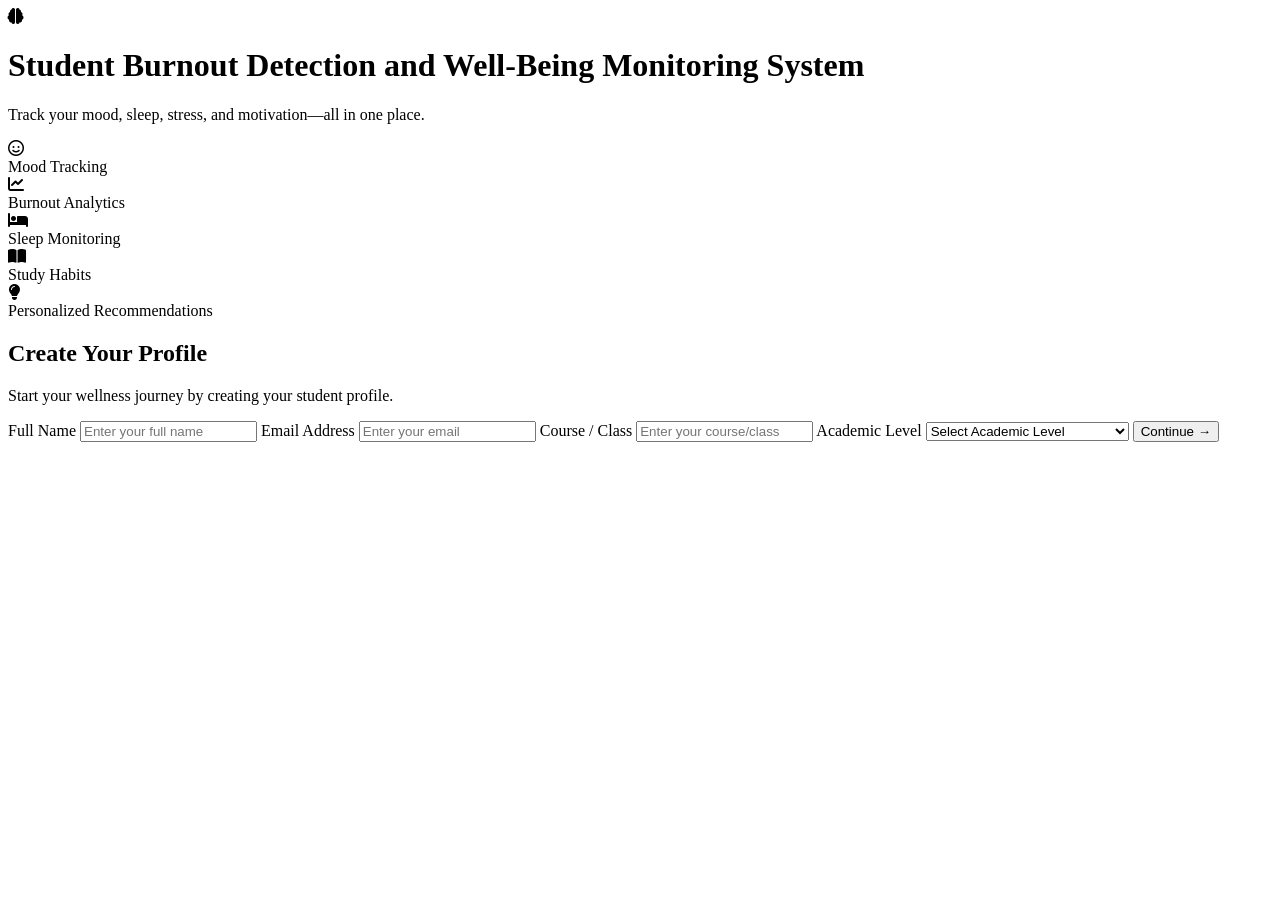
==== index.html @ 03033c56 "Commit directly to the main branch" ====
<!DOCTYPE html>
<html lang="en">
<head>
<meta charset="UTF-8">
<meta name="viewport" content="width=device-width, initial-scale=1.0">

<title>Student Burnout Detection and Well-Being Monitoring System</title>

<link rel="stylesheet" href="css/common.css">
<link rel="stylesheet" href="css/profile.css">

<link rel="preconnect" href="https://fonts.googleapis.com">
<link rel="preconnect" href="https://fonts.gstatic.com" crossorigin>

<link href="https://fonts.googleapis.com/css2?family=Poppins:wght@300;400;500;600;700&display=swap" rel="stylesheet">

<link rel="stylesheet"
href="https://cdnjs.cloudflare.com/ajax/libs/font-awesome/6.7.2/css/all.min.css">

</head>

<body>

<div class="container">

    <!-- LEFT -->
    <div class="left">

        <div class="logo">
            <i class="fa-solid fa-brain"></i>
        </div>

        <h1>Student Burnout Detection and Well-Being Monitoring System</h1>

        <p>
            Track your mood, sleep, stress, and motivation—all in one place.
        </p>

        <div class="feature">
            <div class="box">
                <i class="fa-regular fa-face-smile"></i>
            </div>
            <span>Mood Tracking</span>
        </div>

        <div class="feature">
            <div class="box">
                <i class="fa-solid fa-chart-line"></i>
            </div>
            <span>Burnout Analytics</span>
        </div>

        <div class="feature">
            <div class="box">
                <i class="fa-solid fa-bed"></i>
            </div>
            <span>Sleep Monitoring</span>
        </div>

        <div class="feature">
            <div class="box">
                <i class="fa-solid fa-book-open"></i>
            </div>
            <span>Study Habits</span>
        </div>

        <div class="feature">
            <div class="box">
                <i class="fa-solid fa-lightbulb"></i>
            </div>
            <span>Personalized Recommendations</span>
        </div>

    </div>

    <!-- RIGHT -->
    <div class="right">

        <form id="profileForm">

            <h2>Create Your Profile</h2>

            <p class="sub">
                Start your wellness journey by creating your student profile.
            </p>

            <label>Full Name</label>
            <input
                type="text"
                id="name"
                placeholder="Enter your full name"
                required>

            <label>Email Address</label>
            <input
                type="email"
                id="email"
                placeholder="Enter your email"
                required>

            <label>Course / Class</label>
            <input
                type="text"
                id="course"
                placeholder="Enter your course/class"
                required>

           <label>Academic Level</label>

<select id="level" required onchange="showOtherInput()">
    <option value="">Select Academic Level</option>
    <option>School Student</option>
    <option>Junior College</option>
    <option>Undergraduate</option>
    <option>Postgraduate</option>
    <option>Competitive Exam Preparation</option>
    <option>Other</option>
</select>

<input 
    type="text" 
    id="otherLevel" 
    placeholder="Enter your academic level"
    style="display:none;"
>

<button type="submit">
    Continue →
</button>


<script>
function showOtherInput() {
    let level = document.getElementById("level").value;
    let otherLevel = document.getElementById("otherLevel");

    if(level === "Other") {
        otherLevel.style.display = "block";
    } else {
        otherLevel.style.display = "none";
    }
}
</script>

        </form>

    </div>

</div>

<script src="./js/script.js"></script>

</body>
</html>
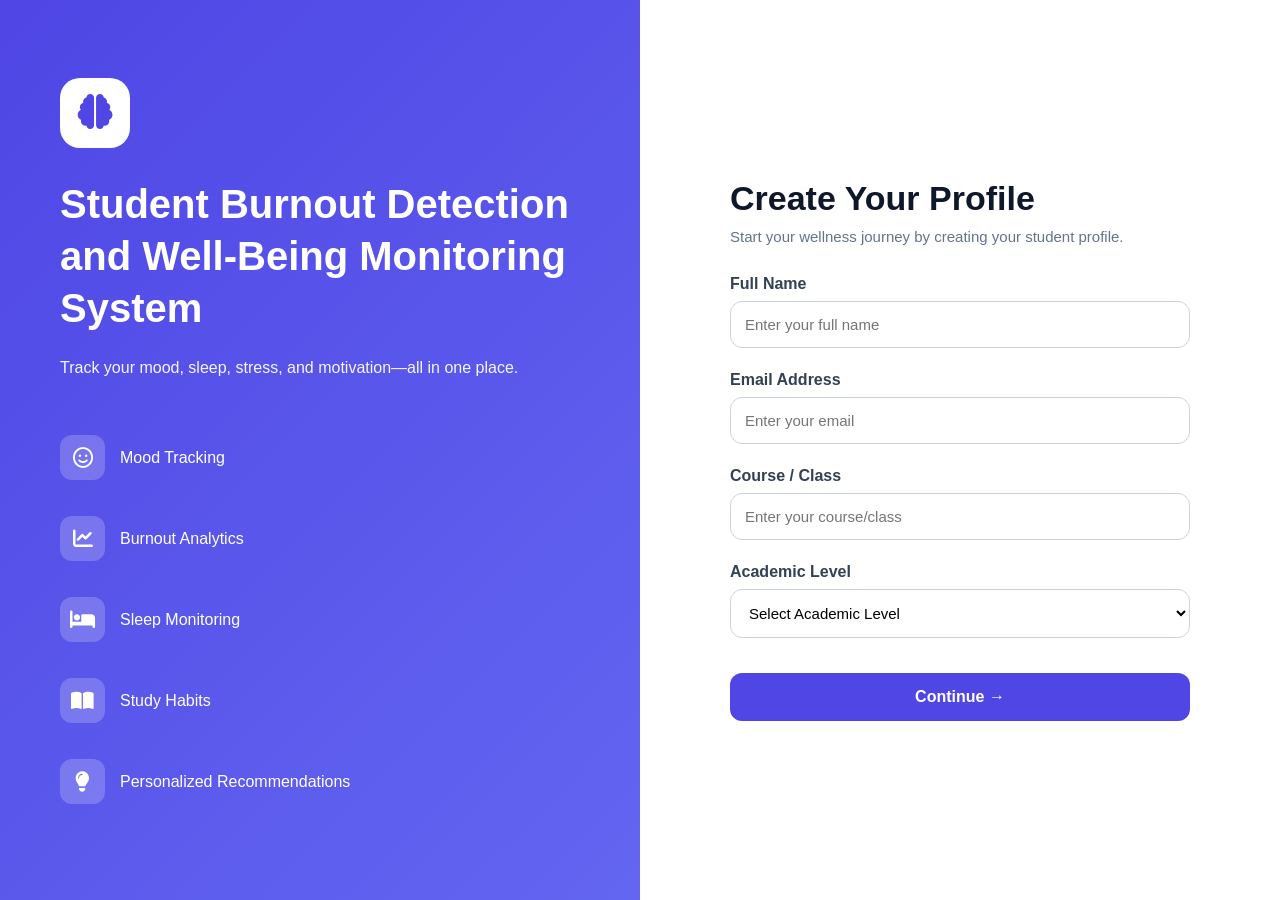
==== commit 71e00129: "Initial commit" ====
--- a/index.html
+++ b/index.html
@@ -1,154 +1,154 @@
-<!DOCTYPE html>
-<html lang="en">
-<head>
-<meta charset="UTF-8">
-<meta name="viewport" content="width=device-width, initial-scale=1.0">
-
-<title>Student Burnout Detection and Well-Being Monitoring System</title>
-
-<link rel="stylesheet" href="css/common.css">
-<link rel="stylesheet" href="css/profile.css">
-
-<link rel="preconnect" href="https://fonts.googleapis.com">
-<link rel="preconnect" href="https://fonts.gstatic.com" crossorigin>
-
-<link href="https://fonts.googleapis.com/css2?family=Poppins:wght@300;400;500;600;700&display=swap" rel="stylesheet">
-
-<link rel="stylesheet"
-href="https://cdnjs.cloudflare.com/ajax/libs/font-awesome/6.7.2/css/all.min.css">
-
-</head>
-
-<body>
-
-<div class="container">
-
-    <!-- LEFT -->
-    <div class="left">
-
-        <div class="logo">
-            <i class="fa-solid fa-brain"></i>
-        </div>
-
-        <h1>Student Burnout Detection and Well-Being Monitoring System</h1>
-
-        <p>
-            Track your mood, sleep, stress, and motivation—all in one place.
-        </p>
-
-        <div class="feature">
-            <div class="box">
-                <i class="fa-regular fa-face-smile"></i>
-            </div>
-            <span>Mood Tracking</span>
-        </div>
-
-        <div class="feature">
-            <div class="box">
-                <i class="fa-solid fa-chart-line"></i>
-            </div>
-            <span>Burnout Analytics</span>
-        </div>
-
-        <div class="feature">
-            <div class="box">
-                <i class="fa-solid fa-bed"></i>
-            </div>
-            <span>Sleep Monitoring</span>
-        </div>
-
-        <div class="feature">
-            <div class="box">
-                <i class="fa-solid fa-book-open"></i>
-            </div>
-            <span>Study Habits</span>
-        </div>
-
-        <div class="feature">
-            <div class="box">
-                <i class="fa-solid fa-lightbulb"></i>
-            </div>
-            <span>Personalized Recommendations</span>
-        </div>
-
-    </div>
-
-    <!-- RIGHT -->
-    <div class="right">
-
-        <form id="profileForm">
-
-            <h2>Create Your Profile</h2>
-
-            <p class="sub">
-                Start your wellness journey by creating your student profile.
-            </p>
-
-            <label>Full Name</label>
-            <input
-                type="text"
-                id="name"
-                placeholder="Enter your full name"
-                required>
-
-            <label>Email Address</label>
-            <input
-                type="email"
-                id="email"
-                placeholder="Enter your email"
-                required>
-
-            <label>Course / Class</label>
-            <input
-                type="text"
-                id="course"
-                placeholder="Enter your course/class"
-                required>
-
-           <label>Academic Level</label>
-
-<select id="level" required onchange="showOtherInput()">
-    <option value="">Select Academic Level</option>
-    <option>School Student</option>
-    <option>Junior College</option>
-    <option>Undergraduate</option>
-    <option>Postgraduate</option>
-    <option>Competitive Exam Preparation</option>
-    <option>Other</option>
-</select>
-
-<input 
-    type="text" 
-    id="otherLevel" 
-    placeholder="Enter your academic level"
-    style="display:none;"
->
-
-<button type="submit">
-    Continue →
-</button>
-
-
-<script>
-function showOtherInput() {
-    let level = document.getElementById("level").value;
-    let otherLevel = document.getElementById("otherLevel");
-
-    if(level === "Other") {
-        otherLevel.style.display = "block";
-    } else {
-        otherLevel.style.display = "none";
-    }
-}
-</script>
-
-        </form>
-
-    </div>
-
-</div>
-
-<script src="./js/script.js"></script>
-
-</body>
+<!DOCTYPE html>
+<html lang="en">
+<head>
+<meta charset="UTF-8">
+<meta name="viewport" content="width=device-width, initial-scale=1.0">
+
+<title>Student Burnout Detection and Well-Being Monitoring System</title>
+
+<link rel="stylesheet" href="common.css">
+<link rel="stylesheet" href="profile.css">
+
+<link rel="preconnect" href="https://fonts.googleapis.com">
+<link rel="preconnect" href="https://fonts.gstatic.com" crossorigin>
+
+<link href="https://fonts.googleapis.com/css2?family=Poppins:wght@300;400;500;600;700&display=swap" rel="stylesheet">
+
+<link rel="stylesheet"
+href="https://cdnjs.cloudflare.com/ajax/libs/font-awesome/6.7.2/css/all.min.css">
+
+</head>
+
+<body>
+
+<div class="container">
+
+    <!-- LEFT -->
+    <div class="left">
+
+        <div class="logo">
+            <i class="fa-solid fa-brain"></i>
+        </div>
+
+        <h1>Student Burnout Detection and Well-Being Monitoring System</h1>
+
+        <p>
+            Track your mood, sleep, stress, and motivation—all in one place.
+        </p>
+
+        <div class="feature">
+            <div class="box">
+                <i class="fa-regular fa-face-smile"></i>
+            </div>
+            <span>Mood Tracking</span>
+        </div>
+
+        <div class="feature">
+            <div class="box">
+                <i class="fa-solid fa-chart-line"></i>
+            </div>
+            <span>Burnout Analytics</span>
+        </div>
+
+        <div class="feature">
+            <div class="box">
+                <i class="fa-solid fa-bed"></i>
+            </div>
+            <span>Sleep Monitoring</span>
+        </div>
+
+        <div class="feature">
+            <div class="box">
+                <i class="fa-solid fa-book-open"></i>
+            </div>
+            <span>Study Habits</span>
+        </div>
+
+        <div class="feature">
+            <div class="box">
+                <i class="fa-solid fa-lightbulb"></i>
+            </div>
+            <span>Personalized Recommendations</span>
+        </div>
+
+    </div>
+
+    <!-- RIGHT -->
+    <div class="right">
+
+        <form id="profileForm">
+
+            <h2>Create Your Profile</h2>
+
+            <p class="sub">
+                Start your wellness journey by creating your student profile.
+            </p>
+
+            <label>Full Name</label>
+            <input
+                type="text"
+                id="name"
+                placeholder="Enter your full name"
+                required>
+
+            <label>Email Address</label>
+            <input
+                type="email"
+                id="email"
+                placeholder="Enter your email"
+                required>
+
+            <label>Course / Class</label>
+            <input
+                type="text"
+                id="course"
+                placeholder="Enter your course/class"
+                required>
+
+           <label>Academic Level</label>
+
+<select id="level" required onchange="showOtherInput()">
+    <option value="">Select Academic Level</option>
+    <option>School Student</option>
+    <option>Junior College</option>
+    <option>Undergraduate</option>
+    <option>Postgraduate</option>
+    <option>Competitive Exam Preparation</option>
+    <option>Other</option>
+</select>
+
+<input 
+    type="text" 
+    id="otherLevel" 
+    placeholder="Enter your academic level"
+    style="display:none;"
+>
+
+<button type="submit">
+    Continue →
+</button>
+
+
+<script>
+function showOtherInput() {
+    let level = document.getElementById("level").value;
+    let otherLevel = document.getElementById("otherLevel");
+
+    if(level === "Other") {
+        otherLevel.style.display = "block";
+    } else {
+        otherLevel.style.display = "none";
+    }
+}
+</script>
+
+        </form>
+
+    </div>
+
+</div>
+
+<script src="./js/script.js"></script>
+
+</body>
 </html>
--- a/common.css
+++ b/common.css
@@ -0,0 +1,245 @@
+/* ===========================
+   GOOGLE FONT
+=========================== */
+
+@import url('https://fonts.googleapis.com/css2?family=Poppins:wght@300;400;500;600;700&display=swap');
+
+/* ===========================
+   RESET
+=========================== */
+
+*{
+    margin:0;
+    padding:0;
+    box-sizing:border-box;
+    font-family:'Poppins',sans-serif;
+}
+
+/* ===========================
+   BODY
+=========================== */
+
+body{
+    background:#F1F5F9;
+    color:#0F172A;
+}
+
+/* ===========================
+   LINKS
+=========================== */
+
+a{
+    text-decoration:none;
+    color:inherit;
+}
+
+/* ===========================
+   BUTTONS
+=========================== */
+
+button{
+    cursor:pointer;
+    border:none;
+    outline:none;
+    transition:.3s;
+    font-family:'Poppins',sans-serif;
+}
+
+button:hover{
+    transform:translateY(-2px);
+}
+
+/* ===========================
+   INPUTS
+=========================== */
+
+input,
+select,
+textarea{
+    width:100%;
+    padding:14px;
+    border:1px solid #CBD5E1;
+    border-radius:10px;
+    font-size:15px;
+    outline:none;
+    transition:.3s;
+    background:white;
+}
+
+input:focus,
+select:focus,
+textarea:focus{
+    border-color:#4F46E5;
+    box-shadow:0 0 0 4px rgba(79,70,229,.15);
+}
+
+/* ===========================
+   LABEL
+=========================== */
+
+label{
+    display:block;
+    margin-bottom:8px;
+    margin-top:18px;
+    font-weight:600;
+    color:#334155;
+}
+
+/* ===========================
+   DASHBOARD LAYOUT
+=========================== */
+
+.dashboard{
+    display:flex;
+    min-height:100vh;
+}
+
+/* ===========================
+   SIDEBAR
+=========================== */
+
+.sidebar{
+    width:260px;
+    background:#1E293B;
+    color:white;
+    padding:30px 20px;
+}
+
+.sidebar .logo{
+    display:flex;
+    align-items:center;
+    gap:12px;
+    margin-bottom:40px;
+}
+
+.sidebar .logo i{
+    font-size:28px;
+    color:#818CF8;
+}
+
+.sidebar .logo h2{
+    font-size:22px;
+}
+
+.sidebar ul{
+    list-style:none;
+}
+
+.sidebar li{
+    margin-bottom:12px;
+}
+
+.sidebar li a{
+    display:flex;
+    align-items:center;
+    gap:12px;
+    padding:14px;
+    border-radius:12px;
+    color:white;
+    transition:.3s;
+}
+
+.sidebar li a:hover{
+    background:#4F46E5;
+}
+
+.sidebar li.active a{
+    background:#4F46E5;
+}
+
+/* ===========================
+   MAIN CONTENT
+=========================== */
+
+.content{
+    flex:1;
+    padding:35px;
+}
+
+/* ===========================
+   TOPBAR
+=========================== */
+
+.topbar{
+    display:flex;
+    justify-content:space-between;
+    align-items:center;
+    margin-bottom:30px;
+}
+
+.topbar h1{
+    font-size:30px;
+    color:#0F172A;
+}
+
+.topbar p{
+    color:#64748B;
+    margin-top:5px;
+}
+
+/* ===========================
+   DARK MODE BUTTON
+=========================== */
+
+#themeBtn{
+    background:#4F46E5;
+    color:white;
+    padding:12px 22px;
+    border-radius:10px;
+    font-size:15px;
+}
+
+#themeBtn:hover{
+    background:#3730A3;
+}
+
+/* ===========================
+   DARK MODE
+=========================== */
+
+.dark-mode{
+    background:#0F172A;
+    color:white;
+}
+
+.dark-mode .content{
+    background:#0F172A;
+}
+
+.dark-mode .sidebar{
+    background:#020617;
+}
+
+/* ===========================
+   RESPONSIVE
+=========================== */
+
+@media(max-width:992px){
+
+.dashboard{
+    flex-direction:column;
+}
+
+.sidebar{
+    width:100%;
+}
+
+.content{
+    padding:20px;
+}
+
+.topbar{
+    flex-direction:column;
+    align-items:flex-start;
+    gap:15px;
+}
+
+}
+
+@media(max-width:768px){
+
+.topbar h1{
+    font-size:24px;
+}
+
+}
--- a/profile.css
+++ b/profile.css
@@ -0,0 +1,216 @@
+/* ===========================
+   PROFILE PAGE
+=========================== */
+
+.container{
+    min-height:100vh;
+    display:flex;
+    background:#F8FAFC;
+}
+
+/* ===========================
+   LEFT SECTION
+=========================== */
+
+.left{
+    width:50%;
+    padding:60px;
+    background:linear-gradient(135deg,#4F46E5,#6366F1);
+    color:white;
+    display:flex;
+    flex-direction:column;
+    justify-content:center;
+}
+
+.logo{
+    width:70px;
+    height:70px;
+    border-radius:20px;
+    background:white;
+    display:flex;
+    justify-content:center;
+    align-items:center;
+    margin-bottom:30px;
+}
+
+.logo i{
+    font-size:35px;
+    color:#4F46E5;
+}
+
+.left h1{
+    font-size:40px;
+    line-height:1.3;
+    margin-bottom:20px;
+}
+
+.left p{
+    font-size:16px;
+    line-height:1.8;
+    opacity:.95;
+    margin-bottom:35px;
+}
+
+/* ===========================
+   FEATURES
+=========================== */
+
+.feature{
+    display:flex;
+    align-items:center;
+    gap:15px;
+    margin:18px 0;
+}
+
+.box{
+    width:45px;
+    height:45px;
+    background:rgba(255,255,255,.2);
+    border-radius:12px;
+    display:flex;
+    justify-content:center;
+    align-items:center;
+}
+
+.box i{
+    font-size:20px;
+}
+
+.feature span{
+    font-size:16px;
+    font-weight:500;
+}
+
+/* ===========================
+   RIGHT SECTION
+=========================== */
+
+.right{
+    width:50%;
+    display:flex;
+    justify-content:center;
+    align-items:center;
+    padding:60px;
+    background:white;
+}
+
+#profileForm{
+    width:100%;
+    max-width:460px;
+}
+
+.right h2{
+    font-size:34px;
+    color:#0F172A;
+    margin-bottom:10px;
+}
+
+.sub{
+    color:#64748B;
+    margin-bottom:30px;
+    font-size:15px;
+}
+
+/* ===========================
+   FORM
+=========================== */
+
+label{
+    display:block;
+    margin-bottom:8px;
+    margin-top:18px;
+    font-weight:600;
+    color:#334155;
+}
+
+input,
+select{
+    width:100%;
+    padding:14px;
+    border:1px solid #CBD5E1;
+    border-radius:12px;
+    font-size:15px;
+    margin-bottom:5px;
+    transition:.3s;
+}
+
+input:focus,
+select:focus{
+    outline:none;
+    border-color:#4F46E5;
+    box-shadow:0 0 0 4px rgba(79,70,229,.15);
+}
+
+button{
+    width:100%;
+    margin-top:30px;
+    padding:15px;
+    border:none;
+    border-radius:12px;
+    background:#4F46E5;
+    color:white;
+    font-size:16px;
+    font-weight:600;
+    cursor:pointer;
+    transition:.3s;
+}
+
+button:hover{
+    background:#3730A3;
+    transform:translateY(-2px);
+}
+
+/* ===========================
+   RESPONSIVE
+=========================== */
+
+@media(max-width:900px){
+
+.container{
+    flex-direction:column;
+}
+
+.left,
+.right{
+    width:100%;
+    padding:40px 30px;
+}
+
+.left{
+    text-align:center;
+}
+
+.feature{
+    justify-content:center;
+}
+
+.logo{
+    margin:0 auto 30px;
+}
+
+.left h1{
+    font-size:32px;
+}
+
+.right h2{
+    font-size:30px;
+}
+
+}
+
+@media(max-width:600px){
+
+.left,
+.right{
+    padding:25px;
+}
+
+.left h1{
+    font-size:28px;
+}
+
+.right h2{
+    font-size:26px;
+}
+
+}
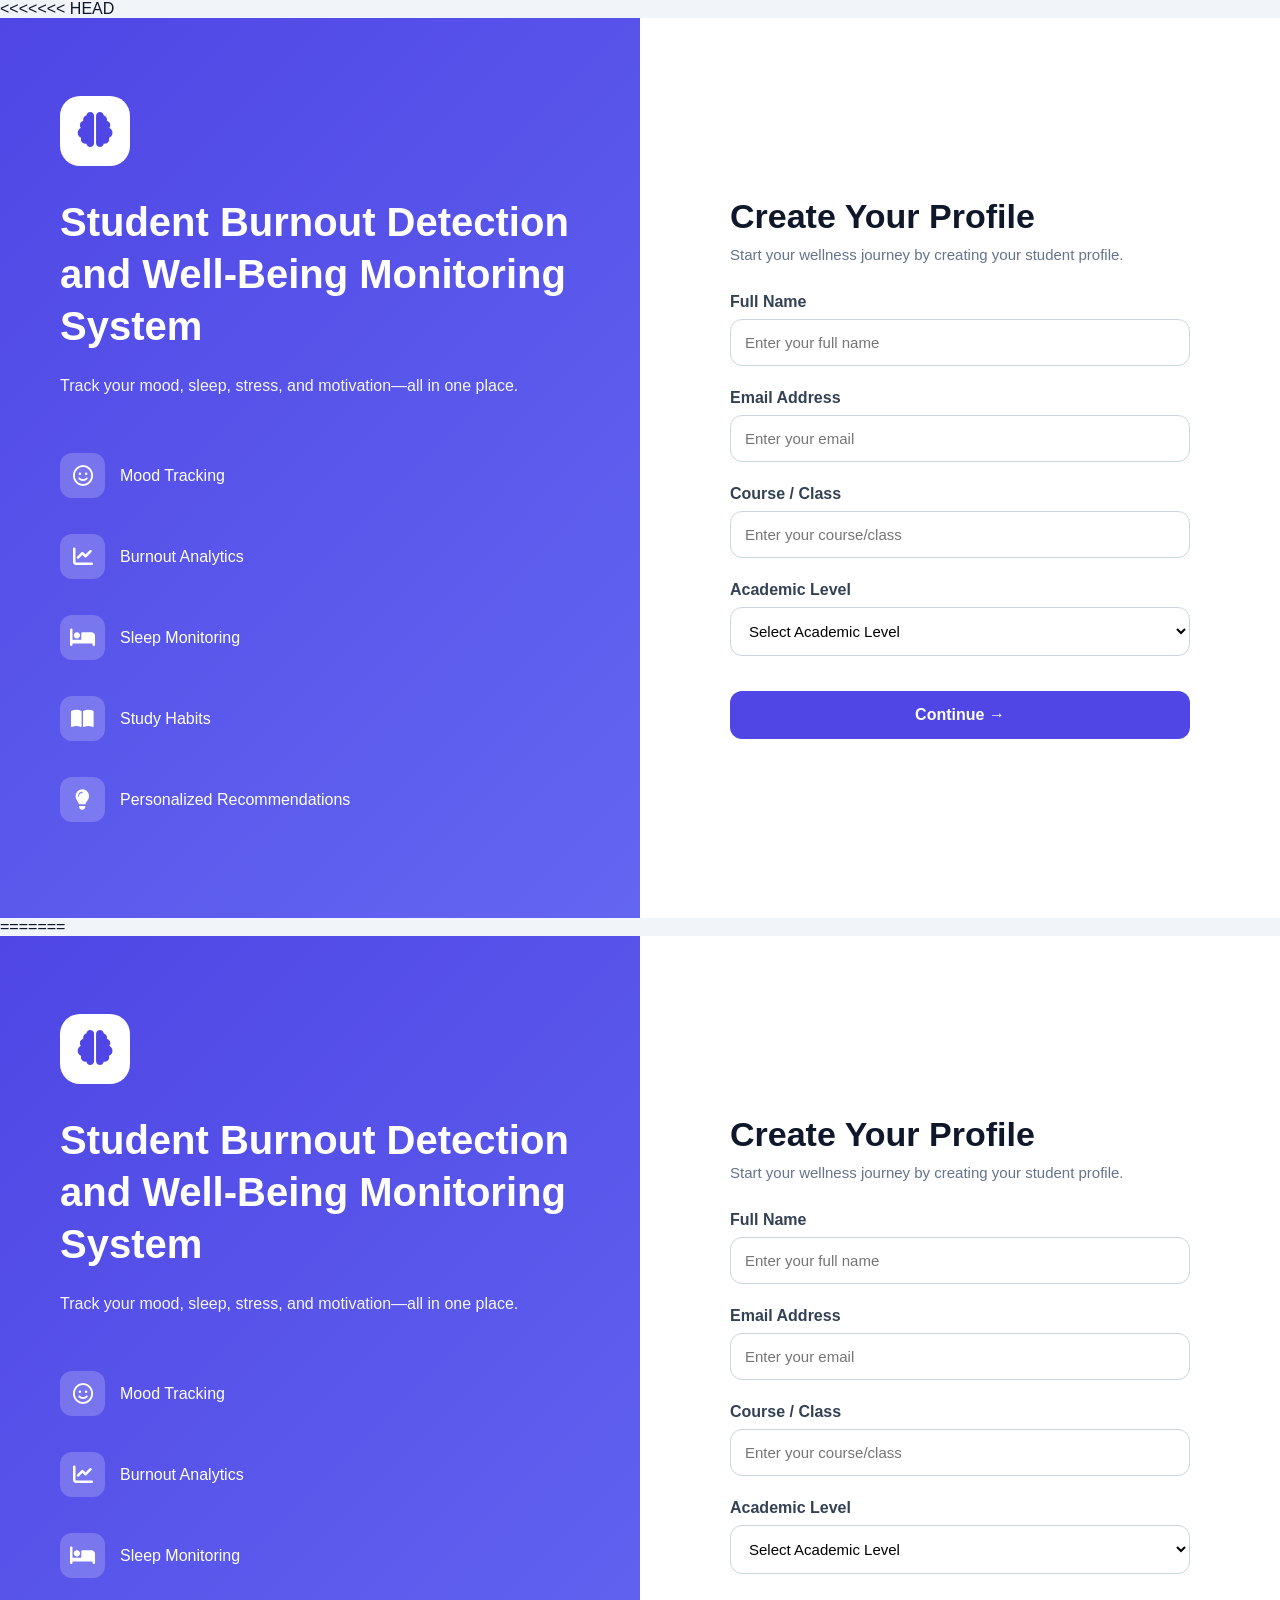
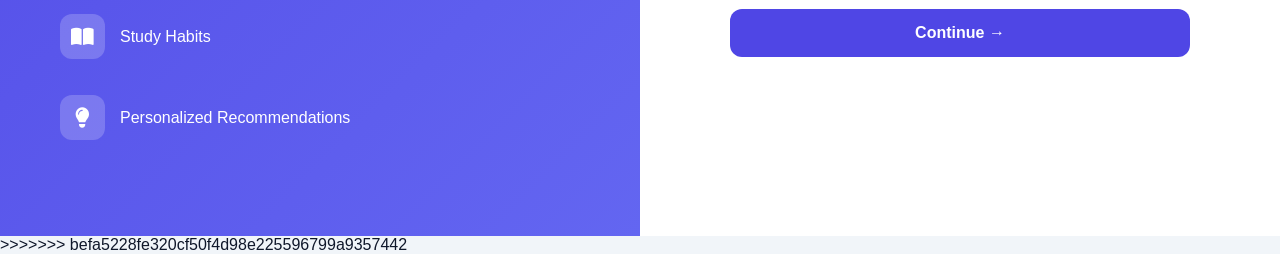
==== commit 53902218: "Merge GitHub changes" ====
--- a/index.html
+++ b/index.html
@@ -1,3 +1,4 @@
+<<<<<<< HEAD
 <!DOCTYPE html>
 <html lang="en">
 <head>
@@ -151,4 +152,159 @@
 <script src="./js/script.js"></script>
 
 </body>
+=======
+<!DOCTYPE html>
+<html lang="en">
+<head>
+<meta charset="UTF-8">
+<meta name="viewport" content="width=device-width, initial-scale=1.0">
+
+<title>Student Burnout Detection and Well-Being Monitoring System</title>
+
+<link rel="stylesheet" href="css/common.css">
+<link rel="stylesheet" href="css/profile.css">
+
+<link rel="preconnect" href="https://fonts.googleapis.com">
+<link rel="preconnect" href="https://fonts.gstatic.com" crossorigin>
+
+<link href="https://fonts.googleapis.com/css2?family=Poppins:wght@300;400;500;600;700&display=swap" rel="stylesheet">
+
+<link rel="stylesheet"
+href="https://cdnjs.cloudflare.com/ajax/libs/font-awesome/6.7.2/css/all.min.css">
+
+</head>
+
+<body>
+
+<div class="container">
+
+    <!-- LEFT -->
+    <div class="left">
+
+        <div class="logo">
+            <i class="fa-solid fa-brain"></i>
+        </div>
+
+        <h1>Student Burnout Detection and Well-Being Monitoring System</h1>
+
+        <p>
+            Track your mood, sleep, stress, and motivation—all in one place.
+        </p>
+
+        <div class="feature">
+            <div class="box">
+                <i class="fa-regular fa-face-smile"></i>
+            </div>
+            <span>Mood Tracking</span>
+        </div>
+
+        <div class="feature">
+            <div class="box">
+                <i class="fa-solid fa-chart-line"></i>
+            </div>
+            <span>Burnout Analytics</span>
+        </div>
+
+        <div class="feature">
+            <div class="box">
+                <i class="fa-solid fa-bed"></i>
+            </div>
+            <span>Sleep Monitoring</span>
+        </div>
+
+        <div class="feature">
+            <div class="box">
+                <i class="fa-solid fa-book-open"></i>
+            </div>
+            <span>Study Habits</span>
+        </div>
+
+        <div class="feature">
+            <div class="box">
+                <i class="fa-solid fa-lightbulb"></i>
+            </div>
+            <span>Personalized Recommendations</span>
+        </div>
+
+    </div>
+
+    <!-- RIGHT -->
+    <div class="right">
+
+        <form id="profileForm">
+
+            <h2>Create Your Profile</h2>
+
+            <p class="sub">
+                Start your wellness journey by creating your student profile.
+            </p>
+
+            <label>Full Name</label>
+            <input
+                type="text"
+                id="name"
+                placeholder="Enter your full name"
+                required>
+
+            <label>Email Address</label>
+            <input
+                type="email"
+                id="email"
+                placeholder="Enter your email"
+                required>
+
+            <label>Course / Class</label>
+            <input
+                type="text"
+                id="course"
+                placeholder="Enter your course/class"
+                required>
+
+           <label>Academic Level</label>
+
+<select id="level" required onchange="showOtherInput()">
+    <option value="">Select Academic Level</option>
+    <option>School Student</option>
+    <option>Junior College</option>
+    <option>Undergraduate</option>
+    <option>Postgraduate</option>
+    <option>Competitive Exam Preparation</option>
+    <option>Other</option>
+</select>
+
+<input 
+    type="text" 
+    id="otherLevel" 
+    placeholder="Enter your academic level"
+    style="display:none;"
+>
+
+<button type="submit">
+    Continue →
+</button>
+
+
+<script>
+function showOtherInput() {
+    let level = document.getElementById("level").value;
+    let otherLevel = document.getElementById("otherLevel");
+
+    if(level === "Other") {
+        otherLevel.style.display = "block";
+    } else {
+        otherLevel.style.display = "none";
+    }
+}
+</script>
+
+        </form>
+
+    </div>
+
+</div>
+
+<script src="./js/script.js"></script>
+
+</body>
+>>>>>>> befa5228fe320cf50f4d98e225596799a9357442
 </html>
--- a/css/common.css
+++ b/css/common.css
@@ -0,0 +1,245 @@
+/* ===========================
+   GOOGLE FONT
+=========================== */
+
+@import url('https://fonts.googleapis.com/css2?family=Poppins:wght@300;400;500;600;700&display=swap');
+
+/* ===========================
+   RESET
+=========================== */
+
+*{
+    margin:0;
+    padding:0;
+    box-sizing:border-box;
+    font-family:'Poppins',sans-serif;
+}
+
+/* ===========================
+   BODY
+=========================== */
+
+body{
+    background:#F1F5F9;
+    color:#0F172A;
+}
+
+/* ===========================
+   LINKS
+=========================== */
+
+a{
+    text-decoration:none;
+    color:inherit;
+}
+
+/* ===========================
+   BUTTONS
+=========================== */
+
+button{
+    cursor:pointer;
+    border:none;
+    outline:none;
+    transition:.3s;
+    font-family:'Poppins',sans-serif;
+}
+
+button:hover{
+    transform:translateY(-2px);
+}
+
+/* ===========================
+   INPUTS
+=========================== */
+
+input,
+select,
+textarea{
+    width:100%;
+    padding:14px;
+    border:1px solid #CBD5E1;
+    border-radius:10px;
+    font-size:15px;
+    outline:none;
+    transition:.3s;
+    background:white;
+}
+
+input:focus,
+select:focus,
+textarea:focus{
+    border-color:#4F46E5;
+    box-shadow:0 0 0 4px rgba(79,70,229,.15);
+}
+
+/* ===========================
+   LABEL
+=========================== */
+
+label{
+    display:block;
+    margin-bottom:8px;
+    margin-top:18px;
+    font-weight:600;
+    color:#334155;
+}
+
+/* ===========================
+   DASHBOARD LAYOUT
+=========================== */
+
+.dashboard{
+    display:flex;
+    min-height:100vh;
+}
+
+/* ===========================
+   SIDEBAR
+=========================== */
+
+.sidebar{
+    width:260px;
+    background:#1E293B;
+    color:white;
+    padding:30px 20px;
+}
+
+.sidebar .logo{
+    display:flex;
+    align-items:center;
+    gap:12px;
+    margin-bottom:40px;
+}
+
+.sidebar .logo i{
+    font-size:28px;
+    color:#818CF8;
+}
+
+.sidebar .logo h2{
+    font-size:22px;
+}
+
+.sidebar ul{
+    list-style:none;
+}
+
+.sidebar li{
+    margin-bottom:12px;
+}
+
+.sidebar li a{
+    display:flex;
+    align-items:center;
+    gap:12px;
+    padding:14px;
+    border-radius:12px;
+    color:white;
+    transition:.3s;
+}
+
+.sidebar li a:hover{
+    background:#4F46E5;
+}
+
+.sidebar li.active a{
+    background:#4F46E5;
+}
+
+/* ===========================
+   MAIN CONTENT
+=========================== */
+
+.content{
+    flex:1;
+    padding:35px;
+}
+
+/* ===========================
+   TOPBAR
+=========================== */
+
+.topbar{
+    display:flex;
+    justify-content:space-between;
+    align-items:center;
+    margin-bottom:30px;
+}
+
+.topbar h1{
+    font-size:30px;
+    color:#0F172A;
+}
+
+.topbar p{
+    color:#64748B;
+    margin-top:5px;
+}
+
+/* ===========================
+   DARK MODE BUTTON
+=========================== */
+
+#themeBtn{
+    background:#4F46E5;
+    color:white;
+    padding:12px 22px;
+    border-radius:10px;
+    font-size:15px;
+}
+
+#themeBtn:hover{
+    background:#3730A3;
+}
+
+/* ===========================
+   DARK MODE
+=========================== */
+
+.dark-mode{
+    background:#0F172A;
+    color:white;
+}
+
+.dark-mode .content{
+    background:#0F172A;
+}
+
+.dark-mode .sidebar{
+    background:#020617;
+}
+
+/* ===========================
+   RESPONSIVE
+=========================== */
+
+@media(max-width:992px){
+
+.dashboard{
+    flex-direction:column;
+}
+
+.sidebar{
+    width:100%;
+}
+
+.content{
+    padding:20px;
+}
+
+.topbar{
+    flex-direction:column;
+    align-items:flex-start;
+    gap:15px;
+}
+
+}
+
+@media(max-width:768px){
+
+.topbar h1{
+    font-size:24px;
+}
+
+}
--- a/css/profile.css
+++ b/css/profile.css
@@ -0,0 +1,216 @@
+/* ===========================
+   PROFILE PAGE
+=========================== */
+
+.container{
+    min-height:100vh;
+    display:flex;
+    background:#F8FAFC;
+}
+
+/* ===========================
+   LEFT SECTION
+=========================== */
+
+.left{
+    width:50%;
+    padding:60px;
+    background:linear-gradient(135deg,#4F46E5,#6366F1);
+    color:white;
+    display:flex;
+    flex-direction:column;
+    justify-content:center;
+}
+
+.logo{
+    width:70px;
+    height:70px;
+    border-radius:20px;
+    background:white;
+    display:flex;
+    justify-content:center;
+    align-items:center;
+    margin-bottom:30px;
+}
+
+.logo i{
+    font-size:35px;
+    color:#4F46E5;
+}
+
+.left h1{
+    font-size:40px;
+    line-height:1.3;
+    margin-bottom:20px;
+}
+
+.left p{
+    font-size:16px;
+    line-height:1.8;
+    opacity:.95;
+    margin-bottom:35px;
+}
+
+/* ===========================
+   FEATURES
+=========================== */
+
+.feature{
+    display:flex;
+    align-items:center;
+    gap:15px;
+    margin:18px 0;
+}
+
+.box{
+    width:45px;
+    height:45px;
+    background:rgba(255,255,255,.2);
+    border-radius:12px;
+    display:flex;
+    justify-content:center;
+    align-items:center;
+}
+
+.box i{
+    font-size:20px;
+}
+
+.feature span{
+    font-size:16px;
+    font-weight:500;
+}
+
+/* ===========================
+   RIGHT SECTION
+=========================== */
+
+.right{
+    width:50%;
+    display:flex;
+    justify-content:center;
+    align-items:center;
+    padding:60px;
+    background:white;
+}
+
+#profileForm{
+    width:100%;
+    max-width:460px;
+}
+
+.right h2{
+    font-size:34px;
+    color:#0F172A;
+    margin-bottom:10px;
+}
+
+.sub{
+    color:#64748B;
+    margin-bottom:30px;
+    font-size:15px;
+}
+
+/* ===========================
+   FORM
+=========================== */
+
+label{
+    display:block;
+    margin-bottom:8px;
+    margin-top:18px;
+    font-weight:600;
+    color:#334155;
+}
+
+input,
+select{
+    width:100%;
+    padding:14px;
+    border:1px solid #CBD5E1;
+    border-radius:12px;
+    font-size:15px;
+    margin-bottom:5px;
+    transition:.3s;
+}
+
+input:focus,
+select:focus{
+    outline:none;
+    border-color:#4F46E5;
+    box-shadow:0 0 0 4px rgba(79,70,229,.15);
+}
+
+button{
+    width:100%;
+    margin-top:30px;
+    padding:15px;
+    border:none;
+    border-radius:12px;
+    background:#4F46E5;
+    color:white;
+    font-size:16px;
+    font-weight:600;
+    cursor:pointer;
+    transition:.3s;
+}
+
+button:hover{
+    background:#3730A3;
+    transform:translateY(-2px);
+}
+
+/* ===========================
+   RESPONSIVE
+=========================== */
+
+@media(max-width:900px){
+
+.container{
+    flex-direction:column;
+}
+
+.left,
+.right{
+    width:100%;
+    padding:40px 30px;
+}
+
+.left{
+    text-align:center;
+}
+
+.feature{
+    justify-content:center;
+}
+
+.logo{
+    margin:0 auto 30px;
+}
+
+.left h1{
+    font-size:32px;
+}
+
+.right h2{
+    font-size:30px;
+}
+
+}
+
+@media(max-width:600px){
+
+.left,
+.right{
+    padding:25px;
+}
+
+.left h1{
+    font-size:28px;
+}
+
+.right h2{
+    font-size:26px;
+}
+
+}
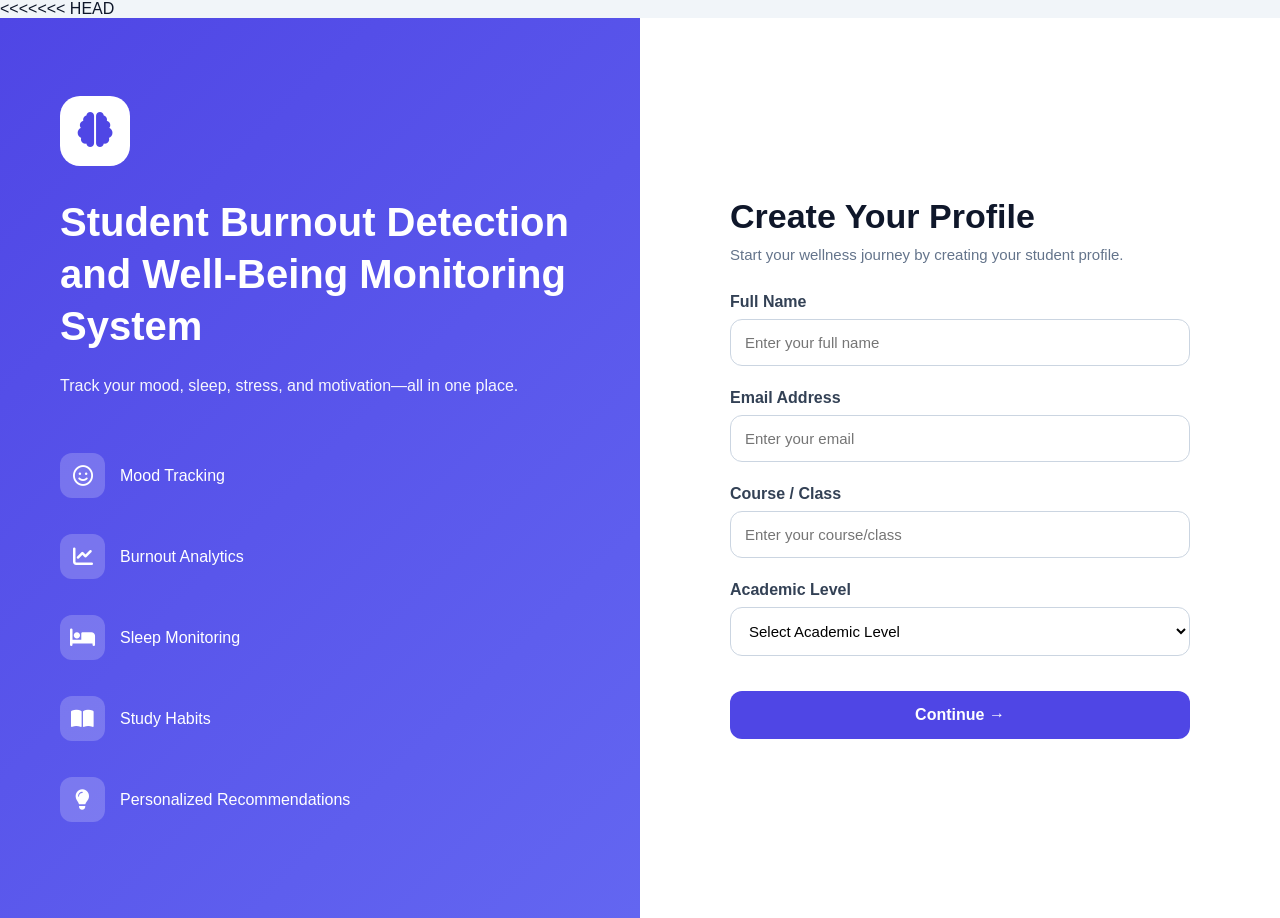
==== commit e24d29bd: "removed duplicated" ====
--- a/index.html
+++ b/index.html
@@ -152,159 +152,3 @@
 <script src="./js/script.js"></script>
 
 </body>
-=======
-<!DOCTYPE html>
-<html lang="en">
-<head>
-<meta charset="UTF-8">
-<meta name="viewport" content="width=device-width, initial-scale=1.0">
-
-<title>Student Burnout Detection and Well-Being Monitoring System</title>
-
-<link rel="stylesheet" href="css/common.css">
-<link rel="stylesheet" href="css/profile.css">
-
-<link rel="preconnect" href="https://fonts.googleapis.com">
-<link rel="preconnect" href="https://fonts.gstatic.com" crossorigin>
-
-<link href="https://fonts.googleapis.com/css2?family=Poppins:wght@300;400;500;600;700&display=swap" rel="stylesheet">
-
-<link rel="stylesheet"
-href="https://cdnjs.cloudflare.com/ajax/libs/font-awesome/6.7.2/css/all.min.css">
-
-</head>
-
-<body>
-
-<div class="container">
-
-    <!-- LEFT -->
-    <div class="left">
-
-        <div class="logo">
-            <i class="fa-solid fa-brain"></i>
-        </div>
-
-        <h1>Student Burnout Detection and Well-Being Monitoring System</h1>
-
-        <p>
-            Track your mood, sleep, stress, and motivation—all in one place.
-        </p>
-
-        <div class="feature">
-            <div class="box">
-                <i class="fa-regular fa-face-smile"></i>
-            </div>
-            <span>Mood Tracking</span>
-        </div>
-
-        <div class="feature">
-            <div class="box">
-                <i class="fa-solid fa-chart-line"></i>
-            </div>
-            <span>Burnout Analytics</span>
-        </div>
-
-        <div class="feature">
-            <div class="box">
-                <i class="fa-solid fa-bed"></i>
-            </div>
-            <span>Sleep Monitoring</span>
-        </div>
-
-        <div class="feature">
-            <div class="box">
-                <i class="fa-solid fa-book-open"></i>
-            </div>
-            <span>Study Habits</span>
-        </div>
-
-        <div class="feature">
-            <div class="box">
-                <i class="fa-solid fa-lightbulb"></i>
-            </div>
-            <span>Personalized Recommendations</span>
-        </div>
-
-    </div>
-
-    <!-- RIGHT -->
-    <div class="right">
-
-        <form id="profileForm">
-
-            <h2>Create Your Profile</h2>
-
-            <p class="sub">
-                Start your wellness journey by creating your student profile.
-            </p>
-
-            <label>Full Name</label>
-            <input
-                type="text"
-                id="name"
-                placeholder="Enter your full name"
-                required>
-
-            <label>Email Address</label>
-            <input
-                type="email"
-                id="email"
-                placeholder="Enter your email"
-                required>
-
-            <label>Course / Class</label>
-            <input
-                type="text"
-                id="course"
-                placeholder="Enter your course/class"
-                required>
-
-           <label>Academic Level</label>
-
-<select id="level" required onchange="showOtherInput()">
-    <option value="">Select Academic Level</option>
-    <option>School Student</option>
-    <option>Junior College</option>
-    <option>Undergraduate</option>
-    <option>Postgraduate</option>
-    <option>Competitive Exam Preparation</option>
-    <option>Other</option>
-</select>
-
-<input 
-    type="text" 
-    id="otherLevel" 
-    placeholder="Enter your academic level"
-    style="display:none;"
->
-
-<button type="submit">
-    Continue →
-</button>
-
-
-<script>
-function showOtherInput() {
-    let level = document.getElementById("level").value;
-    let otherLevel = document.getElementById("otherLevel");
-
-    if(level === "Other") {
-        otherLevel.style.display = "block";
-    } else {
-        otherLevel.style.display = "none";
-    }
-}
-</script>
-
-        </form>
-
-    </div>
-
-</div>
-
-<script src="./js/script.js"></script>
-
-</body>
->>>>>>> befa5228fe320cf50f4d98e225596799a9357442
-</html>
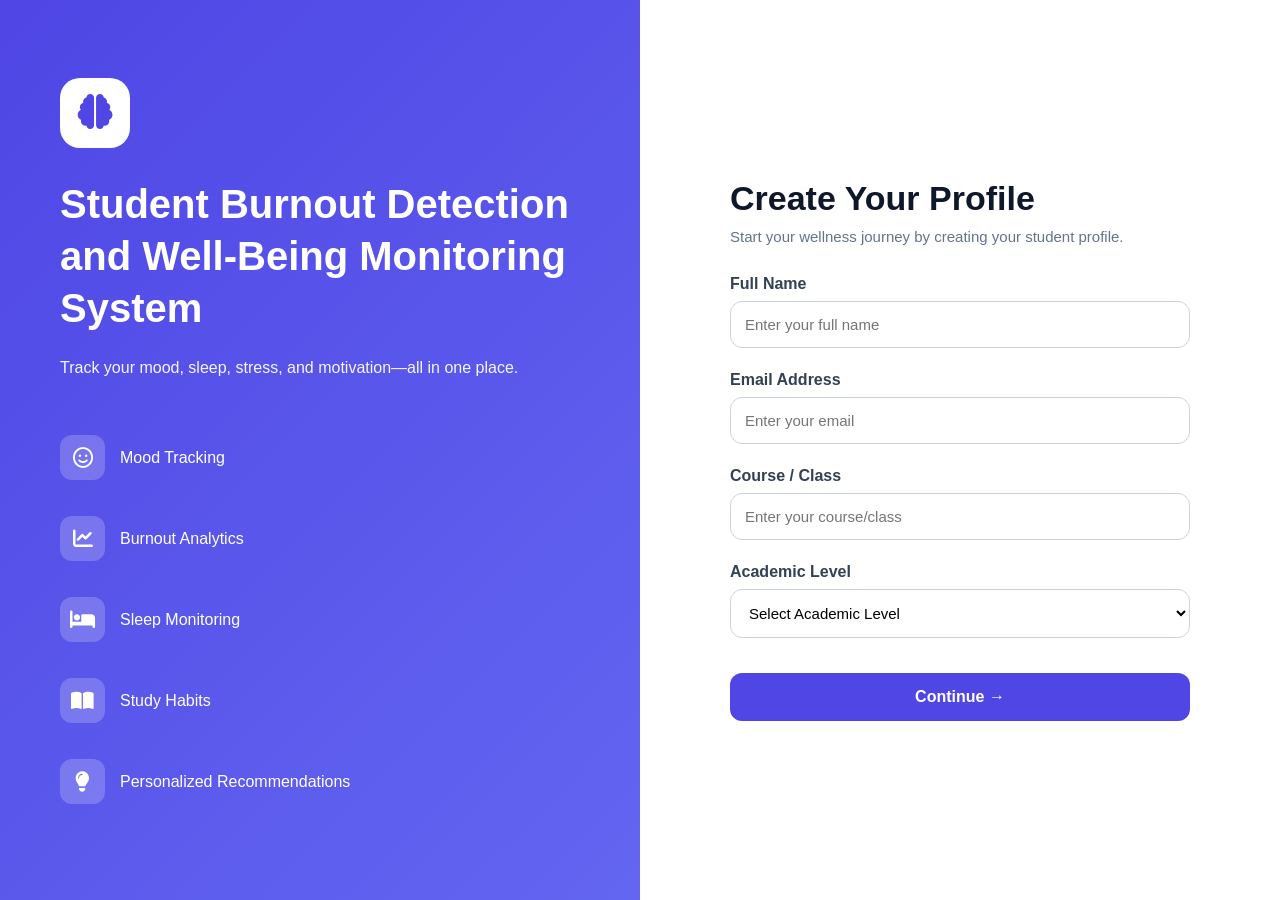
==== commit d1bcfae0: "Fix merge conflict markers in index.html" ====
--- a/index.html
+++ b/index.html
@@ -1,4 +1,3 @@
-<<<<<<< HEAD
 <!DOCTYPE html>
 <html lang="en">
 <head>
